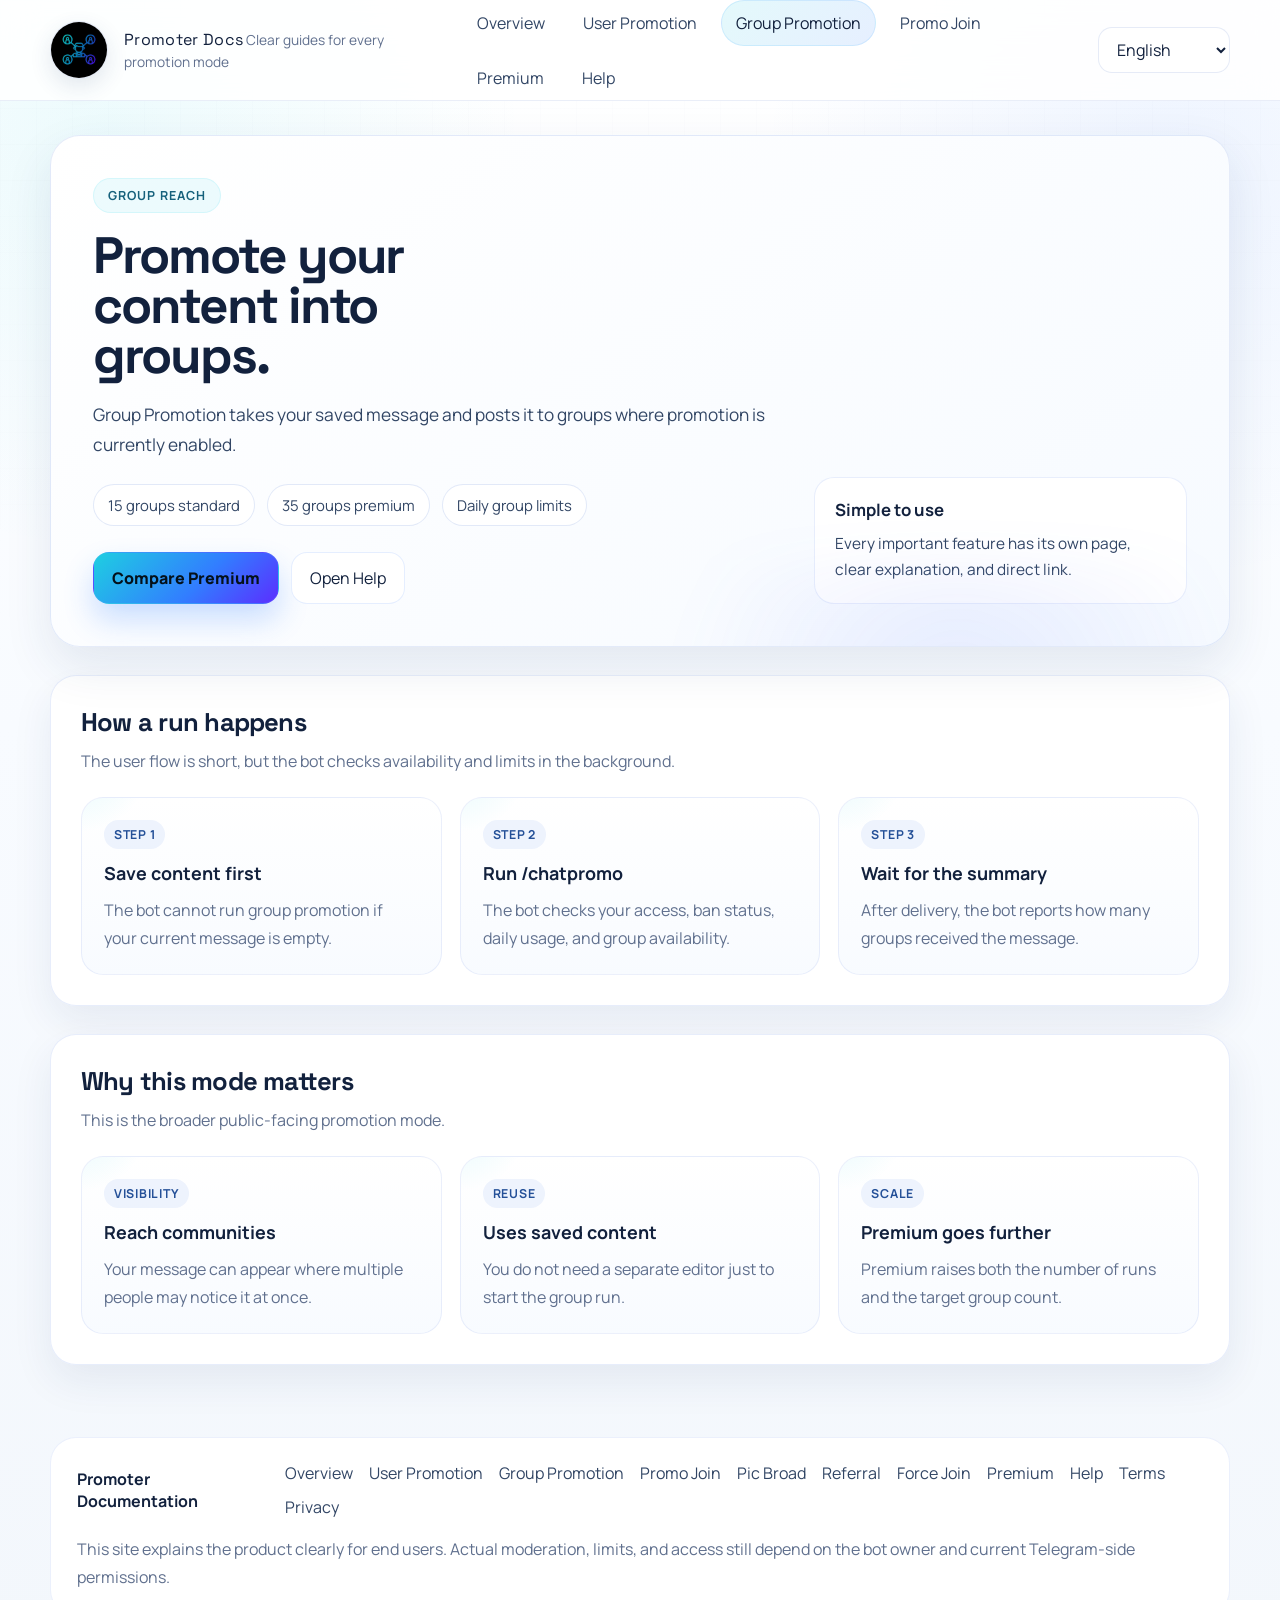
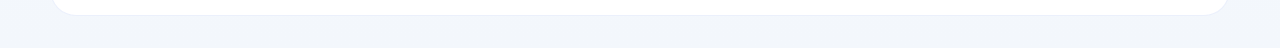
==== group-promotion.html @ 58d75d71 "first commit" ====
<!DOCTYPE html>
<html lang="en">
  <head>
    <meta charset="UTF-8">
    <meta name="viewport" content="width=device-width, initial-scale=1.0">
    <title>Group Promotion</title>
    <meta name="description" content="Learn how group promotion works in the Promoter bot.">
    <link rel="stylesheet" href="assets/css/styles.css">
  </head>
  <body data-page="groupPromotion">
    <script src="assets/js/translations.js"></script>
    <script src="assets/js/site.js"></script>
  </body>
  </html>
---- assets/css/styles.css ----
@import url('https://fonts.googleapis.com/css2?family=Manrope:wght@400;500;600;700;800&family=Space+Grotesk:wght@500;700&display=swap');

:root {
  --bg: #f7f9fc;
  --bg-soft: #eef3fb;
  --panel: rgba(255, 255, 255, 0.92);
  --panel-strong: rgba(255, 255, 255, 0.97);
  --panel-border: rgba(79, 119, 214, 0.14);
  --card-border: rgba(87, 131, 222, 0.14);
  --text: #12213d;
  --muted: #60708e;
  --muted-strong: #324665;
  --accent: #1ecfe1;
  --accent-2: #327dff;
  --accent-3: #5b2eff;
  --success: #4de7a8;
  --shadow: 0 20px 48px rgba(27, 55, 103, 0.1);
  --radius: 26px;
  --radius-sm: 18px;
  --content-width: 1180px;
}

* {
  box-sizing: border-box;
}

html {
  scroll-behavior: smooth;
}

body {
  margin: 0;
  font-family: "Manrope", sans-serif;
  color: var(--text);
  background:
    radial-gradient(circle at 8% 8%, rgba(30, 207, 225, 0.08), transparent 22%),
    radial-gradient(circle at 92% 10%, rgba(50, 125, 255, 0.08), transparent 22%),
    linear-gradient(180deg, #ffffff 0%, #f8fbff 44%, #f3f7fc 100%);
  min-height: 100vh;
}

body::before {
  content: "";
  position: fixed;
  inset: 0;
  pointer-events: none;
  background-image:
    linear-gradient(rgba(30, 55, 100, 0.04) 1px, transparent 1px),
    linear-gradient(90deg, rgba(30, 55, 100, 0.04) 1px, transparent 1px);
  background-size: 36px 36px;
  mask-image: linear-gradient(180deg, rgba(0, 0, 0, 0.75), transparent 88%);
  opacity: 0.34;
}

a {
  color: inherit;
  text-decoration: none;
}

button,
select {
  font: inherit;
}

img {
  max-width: 100%;
  display: block;
}

.sr-only {
  position: absolute;
  width: 1px;
  height: 1px;
  padding: 0;
  margin: -1px;
  overflow: hidden;
  clip: rect(0, 0, 0, 0);
  white-space: nowrap;
  border: 0;
}

code {
  font-family: "Space Grotesk", monospace;
  font-size: 0.93em;
  padding: 0.18rem 0.45rem;
  border-radius: 999px;
  background: rgba(46, 103, 223, 0.08);
  border: 1px solid rgba(46, 103, 223, 0.12);
}

.site-shell {
  position: relative;
  z-index: 1;
}

.site-header {
  position: sticky;
  top: 0;
  z-index: 20;
  backdrop-filter: blur(18px);
  background: rgba(255, 255, 255, 0.86);
  border-bottom: 1px solid rgba(83, 117, 194, 0.12);
}

.header-inner,
.footer-inner,
.page-wrap {
  width: min(calc(100% - 32px), var(--content-width));
  margin: 0 auto;
}

.header-inner {
  display: flex;
  align-items: center;
  justify-content: space-between;
  gap: 18px;
  min-height: 88px;
}

.brand {
  display: inline-flex;
  align-items: center;
  gap: 16px;
  min-width: 0;
}

.brand-mark {
  flex: 0 0 58px;
  width: 58px;
  height: 58px;
  min-width: 58px;
  min-height: 58px;
  aspect-ratio: 1 / 1;
  padding: 0;
  border-radius: 50%;
  overflow: hidden;
  background: #ffffff;
  border: 1px solid rgba(83, 117, 194, 0.16);
  box-shadow:
    0 8px 22px rgba(37, 62, 116, 0.12);
}

.brand-mark img {
  width: 100%;
  height: 100%;
  object-fit: cover;
}

.brand-copy {
  min-width: 0;
}

.brand-title {
  margin: 0;
  font-family: "Space Grotesk", sans-serif;
  font-size: 1rem;
  letter-spacing: 0.02em;
}

.brand-subtitle {
  margin: 4px 0 0;
  color: var(--muted);
  font-size: 0.86rem;
}

.header-controls {
  display: flex;
  align-items: center;
  gap: 16px;
}

.nav-toggle {
  display: none;
  align-items: center;
  justify-content: center;
  width: 46px;
  height: 46px;
  border-radius: 14px;
  border: 1px solid rgba(83, 117, 194, 0.14);
  background: rgba(255, 255, 255, 0.98);
  color: var(--text);
}

.site-nav-desktop {
  display: flex;
  align-items: center;
  gap: 10px;
  flex-wrap: wrap;
}

.site-nav-mobile {
  display: none;
}

.nav-sheet-head,
.nav-close,
.nav-scrim,
.nav-section-label {
  display: none;
}

.nav-link {
  position: relative;
  padding: 11px 14px;
  border-radius: 999px;
  color: var(--muted-strong);
  transition: 180ms ease;
}

.nav-link:hover,
.nav-link:focus-visible {
  background: rgba(46, 103, 223, 0.08);
  color: var(--text);
}

.nav-link.active {
  color: var(--text);
  background: linear-gradient(135deg, rgba(30, 207, 225, 0.12), rgba(50, 125, 255, 0.12));
  border: 1px solid rgba(71, 172, 255, 0.16);
}

.nav-link-secondary {
  color: var(--muted);
}

.lang-select {
  min-width: 132px;
  height: 46px;
  padding: 0 14px;
  border-radius: 14px;
  border: 1px solid rgba(83, 117, 194, 0.14);
  background: rgba(255, 255, 255, 0.98);
  color: var(--text);
}

.page-wrap {
  padding: 34px 0 72px;
}

.hero {
  position: relative;
  overflow: hidden;
  padding: 42px;
  border-radius: calc(var(--radius) + 4px);
  border: 1px solid var(--panel-border);
  background:
    linear-gradient(145deg, rgba(255, 255, 255, 0.98), rgba(246, 250, 255, 0.98)),
    radial-gradient(circle at top right, rgba(30, 207, 225, 0.08), transparent 30%);
  box-shadow: var(--shadow);
}

.hero::after {
  content: "";
  position: absolute;
  inset: auto -12% -42% 42%;
  height: 300px;
  background: radial-gradient(circle, rgba(62, 95, 255, 0.1), transparent 65%);
  filter: blur(24px);
  pointer-events: none;
}

.hero-grid {
  display: grid;
  grid-template-columns: minmax(0, 1.3fr) minmax(280px, 0.7fr);
  gap: 28px;
  align-items: end;
}

.eyebrow {
  display: inline-flex;
  align-items: center;
  gap: 8px;
  margin-bottom: 18px;
  padding: 8px 14px;
  border-radius: 999px;
  font-size: 0.78rem;
  font-weight: 700;
  letter-spacing: 0.08em;
  text-transform: uppercase;
  color: #16617c;
  background: rgba(30, 207, 225, 0.08);
  border: 1px solid rgba(68, 216, 241, 0.14);
}

.hero h1 {
  margin: 0;
  max-width: 14ch;
  font-family: "Space Grotesk", sans-serif;
  font-size: clamp(2.45rem, 4vw, 4.7rem);
  line-height: 0.98;
  letter-spacing: -0.04em;
}

.hero p {
  max-width: 62ch;
  margin: 18px 0 0;
  font-size: 1.08rem;
  line-height: 1.75;
  color: var(--muted-strong);
}

.hero-pills,
.hero-actions {
  display: flex;
  flex-wrap: wrap;
  gap: 12px;
}

.hero-pills {
  margin-top: 24px;
}

.pill {
  padding: 10px 14px;
  border-radius: 999px;
  border: 1px solid rgba(98, 132, 214, 0.18);
  background: rgba(255, 255, 255, 0.92);
  color: var(--muted-strong);
  font-size: 0.93rem;
}

.hero-actions {
  margin-top: 26px;
}

.button {
  display: inline-flex;
  align-items: center;
  justify-content: center;
  gap: 10px;
  min-height: 52px;
  padding: 0 18px;
  border-radius: 16px;
  border: 1px solid rgba(113, 162, 255, 0.18);
  transition: transform 180ms ease, box-shadow 180ms ease, background 180ms ease;
}

.button:hover,
.button:focus-visible {
  transform: translateY(-1px);
}

.button-primary {
  background: linear-gradient(135deg, var(--accent), var(--accent-2) 58%, var(--accent-3));
  color: #04111a;
  font-weight: 800;
  box-shadow: 0 16px 30px rgba(43, 123, 255, 0.24);
}

.button-secondary {
  background: rgba(255, 255, 255, 0.95);
  color: var(--text);
}

.hero-side {
  display: grid;
  gap: 14px;
}

.mini-panel {
  padding: 20px;
  border-radius: 20px;
  border: 1px solid rgba(112, 150, 232, 0.16);
  background: rgba(255, 255, 255, 0.94);
}

.mini-panel h2 {
  margin: 0 0 10px;
  font-size: 1.05rem;
}

.mini-panel p {
  margin: 0;
  font-size: 0.96rem;
  line-height: 1.7;
}

.section {
  margin-top: 28px;
  padding: 30px;
  border-radius: var(--radius);
  border: 1px solid var(--card-border);
  background: var(--panel);
  box-shadow: 0 16px 40px rgba(27, 55, 103, 0.08);
}

.section-header {
  display: flex;
  justify-content: space-between;
  gap: 18px;
  align-items: end;
  margin-bottom: 22px;
}

.section-title {
  margin: 0;
  font-family: "Space Grotesk", sans-serif;
  font-size: clamp(1.4rem, 2vw, 2rem);
  letter-spacing: -0.03em;
}

.section-intro {
  margin: 10px 0 0;
  max-width: 70ch;
  color: var(--muted);
  line-height: 1.7;
}

.grid {
  display: grid;
  gap: 18px;
}

.grid-2 {
  grid-template-columns: repeat(2, minmax(0, 1fr));
}

.grid-3 {
  grid-template-columns: repeat(3, minmax(0, 1fr));
}

.card,
.stat-card,
.step-card,
.legal-card,
.faq-card {
  position: relative;
  overflow: hidden;
  padding: 22px;
  border-radius: 22px;
  background:
    linear-gradient(180deg, rgba(255, 255, 255, 0.98), rgba(248, 251, 255, 0.98));
  border: 1px solid rgba(118, 149, 224, 0.14);
}

.card::before,
.stat-card::before,
.step-card::before {
  content: "";
  position: absolute;
  inset: -60% auto auto -20%;
  width: 140px;
  height: 140px;
  background: radial-gradient(circle, rgba(30, 207, 225, 0.12), transparent 70%);
  pointer-events: none;
}

.card-kicker,
.step-index {
  display: inline-flex;
  margin-bottom: 12px;
  padding: 6px 10px;
  border-radius: 999px;
  background: rgba(46, 103, 223, 0.08);
  color: #245098;
  font-size: 0.77rem;
  font-weight: 700;
  letter-spacing: 0.06em;
  text-transform: uppercase;
}

.card h3,
.step-card h3,
.legal-card h3 {
  margin: 0;
  font-size: 1.12rem;
}

.card p,
.step-card p,
.legal-card p,
.faq-card p,
.stat-card p {
  margin: 12px 0 0;
  color: var(--muted);
  line-height: 1.72;
}

.card ul,
.step-card ul,
.legal-card ul {
  margin: 14px 0 0;
  padding-left: 18px;
  color: var(--muted-strong);
  line-height: 1.7;
}

.card-link {
  margin-top: 18px;
  display: inline-flex;
  gap: 8px;
  align-items: center;
  color: #235fd1;
  font-weight: 700;
}

.stat-value {
  font-family: "Space Grotesk", sans-serif;
  font-size: clamp(1.9rem, 3vw, 2.8rem);
  letter-spacing: -0.05em;
}

.callout {
  display: grid;
  gap: 12px;
  padding: 24px;
  border-radius: 24px;
  background: linear-gradient(135deg, rgba(30, 207, 225, 0.08), rgba(91, 46, 255, 0.08));
  border: 1px solid rgba(106, 172, 255, 0.16);
}

.callout h3 {
  margin: 0;
  font-size: 1.08rem;
}

.callout p {
  margin: 0;
  color: var(--muted-strong);
  line-height: 1.7;
}

.faq-list {
  display: grid;
  gap: 14px;
}

.faq-item {
  border-radius: 18px;
  background: rgba(255, 255, 255, 0.96);
  border: 1px solid rgba(118, 149, 224, 0.14);
  overflow: hidden;
}

.faq-item summary {
  cursor: pointer;
  list-style: none;
  display: flex;
  justify-content: space-between;
  gap: 12px;
  align-items: center;
  padding: 18px 20px;
  font-weight: 700;
}

.faq-item summary::-webkit-details-marker {
  display: none;
}

.faq-item summary::after {
  content: "+";
  flex: none;
  width: 28px;
  height: 28px;
  display: inline-flex;
  align-items: center;
  justify-content: center;
  border-radius: 999px;
  background: rgba(46, 103, 223, 0.08);
}

.faq-item[open] summary::after {
  content: "−";
}

.faq-answer {
  padding: 0 20px 18px;
  color: var(--muted);
  line-height: 1.72;
}

.footer {
  padding: 0 0 32px;
}

.footer-inner {
  display: grid;
  gap: 18px;
  padding: 24px 26px;
  border-radius: 26px;
  border: 1px solid rgba(111, 150, 232, 0.14);
  background: rgba(255, 255, 255, 0.96);
}

.footer-top {
  display: flex;
  justify-content: space-between;
  gap: 18px;
  align-items: center;
}

.footer-links {
  display: flex;
  flex-wrap: wrap;
  gap: 12px 16px;
}

.footer-link {
  color: var(--muted-strong);
}

.footer-note {
  color: var(--muted);
  line-height: 1.72;
}

.fade-up {
  opacity: 0;
  transform: translateY(12px);
  animation: fadeUp 550ms ease forwards;
}

.fade-up:nth-child(2) { animation-delay: 70ms; }
.fade-up:nth-child(3) { animation-delay: 140ms; }
.fade-up:nth-child(4) { animation-delay: 210ms; }
.fade-up:nth-child(5) { animation-delay: 280ms; }
.fade-up:nth-child(6) { animation-delay: 350ms; }

@keyframes fadeUp {
  to {
    opacity: 1;
    transform: translateY(0);
  }
}

@media (max-width: 980px) {
  .hero-grid,
  .grid-3 {
    grid-template-columns: 1fr;
  }

  .grid-2 {
    grid-template-columns: 1fr;
  }

  .header-inner {
    flex-wrap: wrap;
    align-items: center;
    padding: 16px 0;
  }

  .header-controls {
    width: 100%;
    flex-wrap: wrap;
    justify-content: space-between;
  }

  .site-nav-desktop {
    display: none;
  }

  .site-nav-mobile {
    position: fixed;
    left: 0;
    top: 0;
    bottom: 0;
    z-index: 40;
    display: flex;
    flex-direction: column;
    align-items: stretch;
    gap: 8px;
    width: min(82vw, 320px);
    padding: 16px 14px 22px;
    border-right: 1px solid rgba(83, 117, 194, 0.16);
    background: rgba(255, 255, 255, 0.985);
    box-shadow: 16px 0 40px rgba(27, 55, 103, 0.14);
    transform: translateX(-100%);
    opacity: 0;
    pointer-events: none;
    transition: transform 220ms ease, opacity 220ms ease;
    overflow: auto;
  }

  .site-nav-mobile.open {
    transform: translateX(0);
    opacity: 1;
    pointer-events: auto;
  }

  .nav-toggle {
    display: inline-flex;
  }

  .nav-sheet-head {
    display: grid;
    grid-template-columns: 1fr auto;
    gap: 10px;
    align-items: center;
    margin-bottom: 4px;
  }

  .nav-sheet-handle {
    display: none;
  }

  .nav-sheet-title {
    font-family: "Space Grotesk", sans-serif;
    font-size: 1rem;
    font-weight: 700;
    color: var(--text);
  }

  .nav-close {
    display: inline-flex;
    align-items: center;
    justify-content: center;
    width: 38px;
    height: 38px;
    border: 0;
    border-radius: 12px;
    background: rgba(46, 103, 223, 0.08);
    color: var(--text);
    font-size: 1.6rem;
    line-height: 1;
  }

  .nav-scrim {
    position: fixed;
    inset: 0;
    z-index: 30;
    border: 0;
    background: rgba(18, 33, 61, 0.18);
    opacity: 0;
    pointer-events: none;
    transition: opacity 220ms ease;
  }

  body.nav-open .nav-scrim {
    display: block;
    opacity: 1;
    pointer-events: auto;
  }

  body.nav-open {
    overflow: hidden;
  }

  .nav-section-label {
    display: block;
    margin: 8px 4px 2px;
    color: var(--muted);
    font-size: 0.75rem;
    font-weight: 800;
    letter-spacing: 0.08em;
    text-transform: uppercase;
  }

  .nav-section-legal {
    margin-top: 14px;
    padding-top: 14px;
    border-top: 1px solid rgba(83, 117, 194, 0.1);
  }
}

@media (max-width: 720px) {
  .header-inner {
    min-height: auto;
    gap: 14px;
  }

  .brand {
    width: 100%;
  }

  .brand-title {
    font-size: 0.95rem;
  }

  .brand-subtitle {
    font-size: 0.8rem;
  }

  .header-controls {
    gap: 10px;
  }

  .lang-select,
  .nav-toggle {
    height: 44px;
  }

  .lang-select {
    min-width: 0;
    flex: 1 1 160px;
  }

  .page-wrap {
    padding-top: 22px;
  }

  .hero,
  .section,
  .footer-inner {
    padding: 22px;
    border-radius: 22px;
  }

  .hero h1 {
    max-width: none;
  }

  .hero p {
    font-size: 1rem;
    line-height: 1.68;
  }

  .hero-actions,
  .hero-pills {
    flex-direction: column;
    align-items: stretch;
  }

  .button,
  .pill {
    width: 100%;
  }

  .nav-link {
    width: 100%;
    text-align: left;
    padding: 14px 16px;
    border: 1px solid rgba(83, 117, 194, 0.08);
    background: rgba(248, 251, 255, 0.96);
  }

  .nav-link-secondary {
    background: rgba(255, 255, 255, 0.9);
  }

  .footer-top,
  .section-header {
    flex-direction: column;
    align-items: flex-start;
  }
}
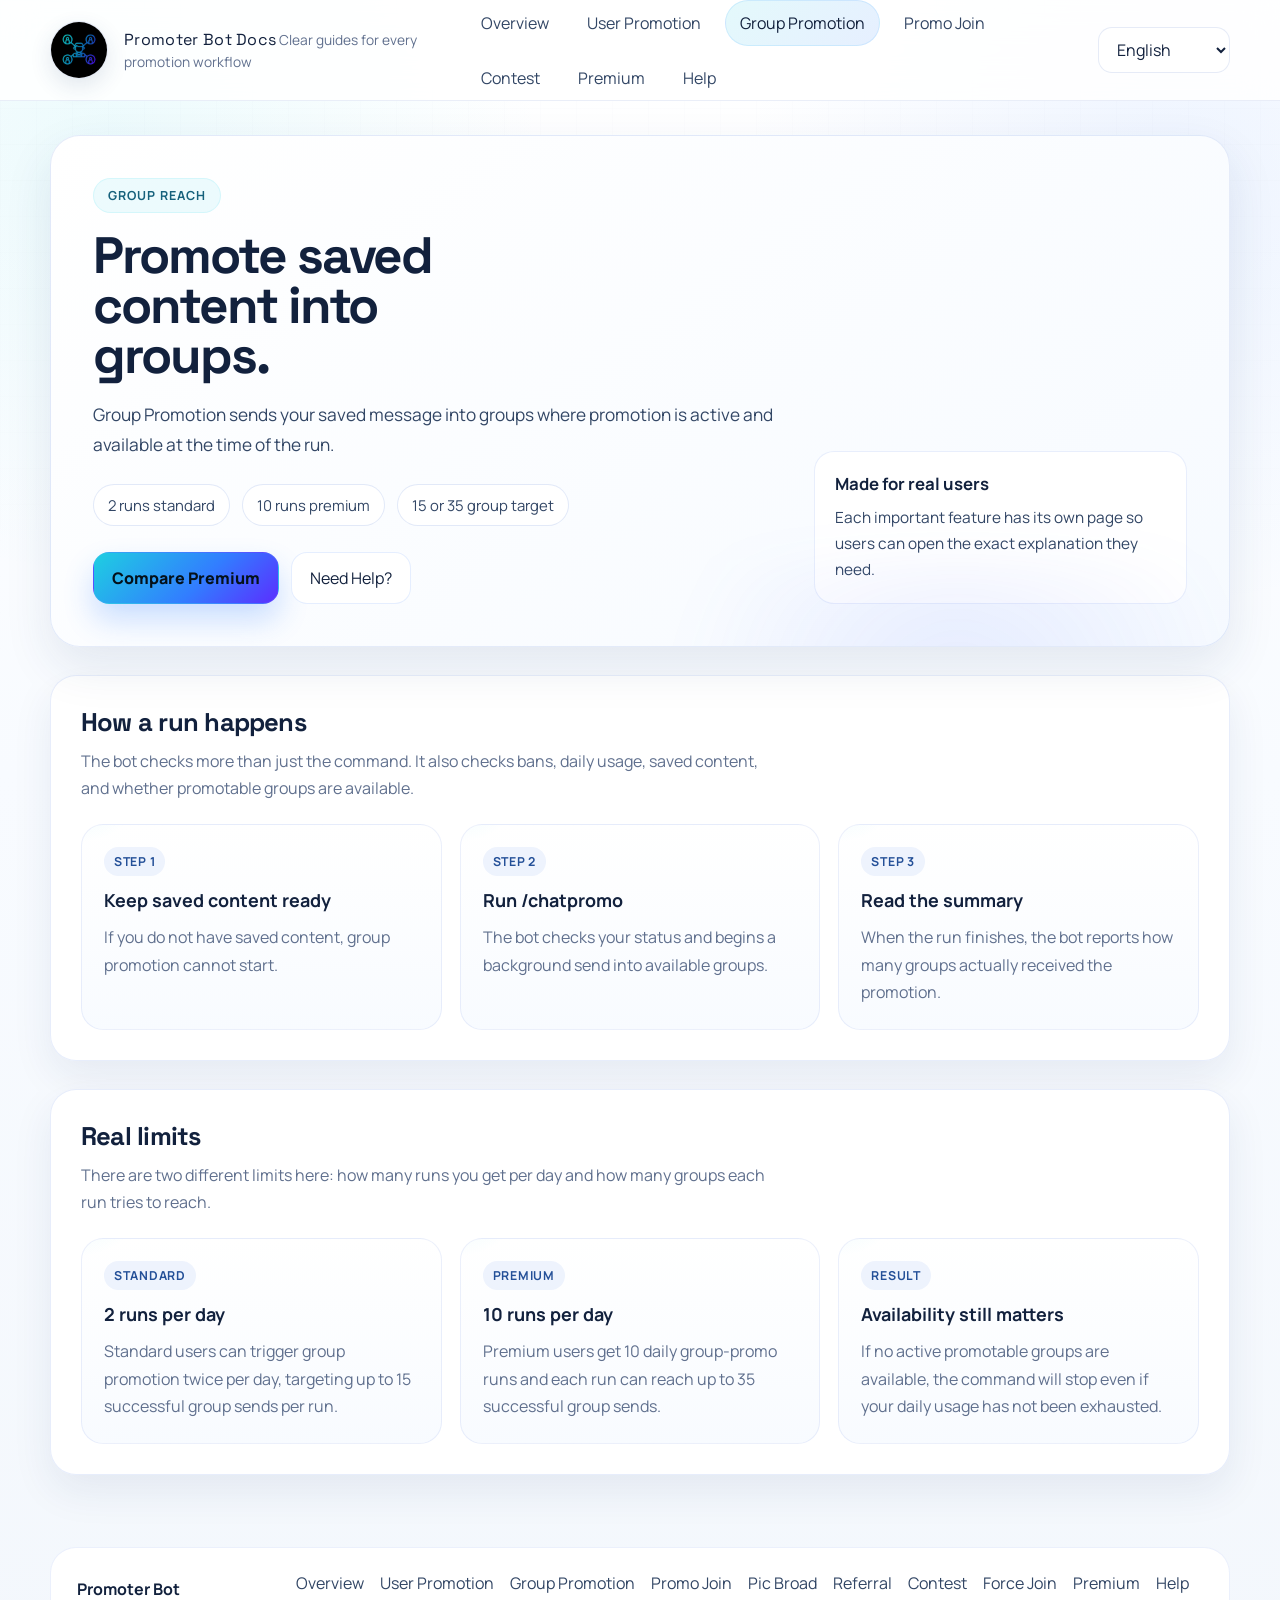
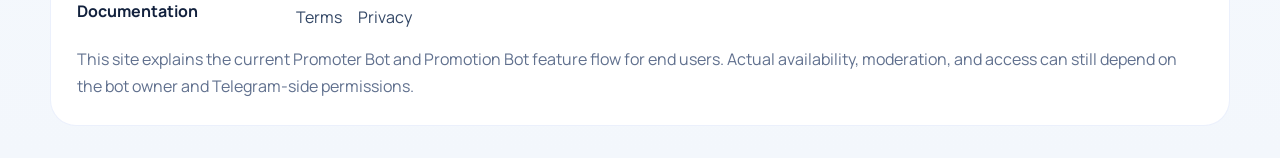
==== commit 22043472: "added some more data little bit refined" ====
--- a/group-promotion.html
+++ b/group-promotion.html
@@ -4,7 +4,8 @@
     <meta charset="UTF-8">
     <meta name="viewport" content="width=device-width, initial-scale=1.0">
     <title>Group Promotion</title>
-    <meta name="description" content="Learn how group promotion works in the Promoter bot.">
+    <meta name="description" content="Learn how group promotion works in the Promoter Bot and Promotion Bot.">
+    <meta name="keywords" content="Promoter Bot, Promotion Bot, group promotion, Telegram promotion bot">
     <link rel="stylesheet" href="assets/css/styles.css">
   </head>
   <body data-page="groupPromotion">
